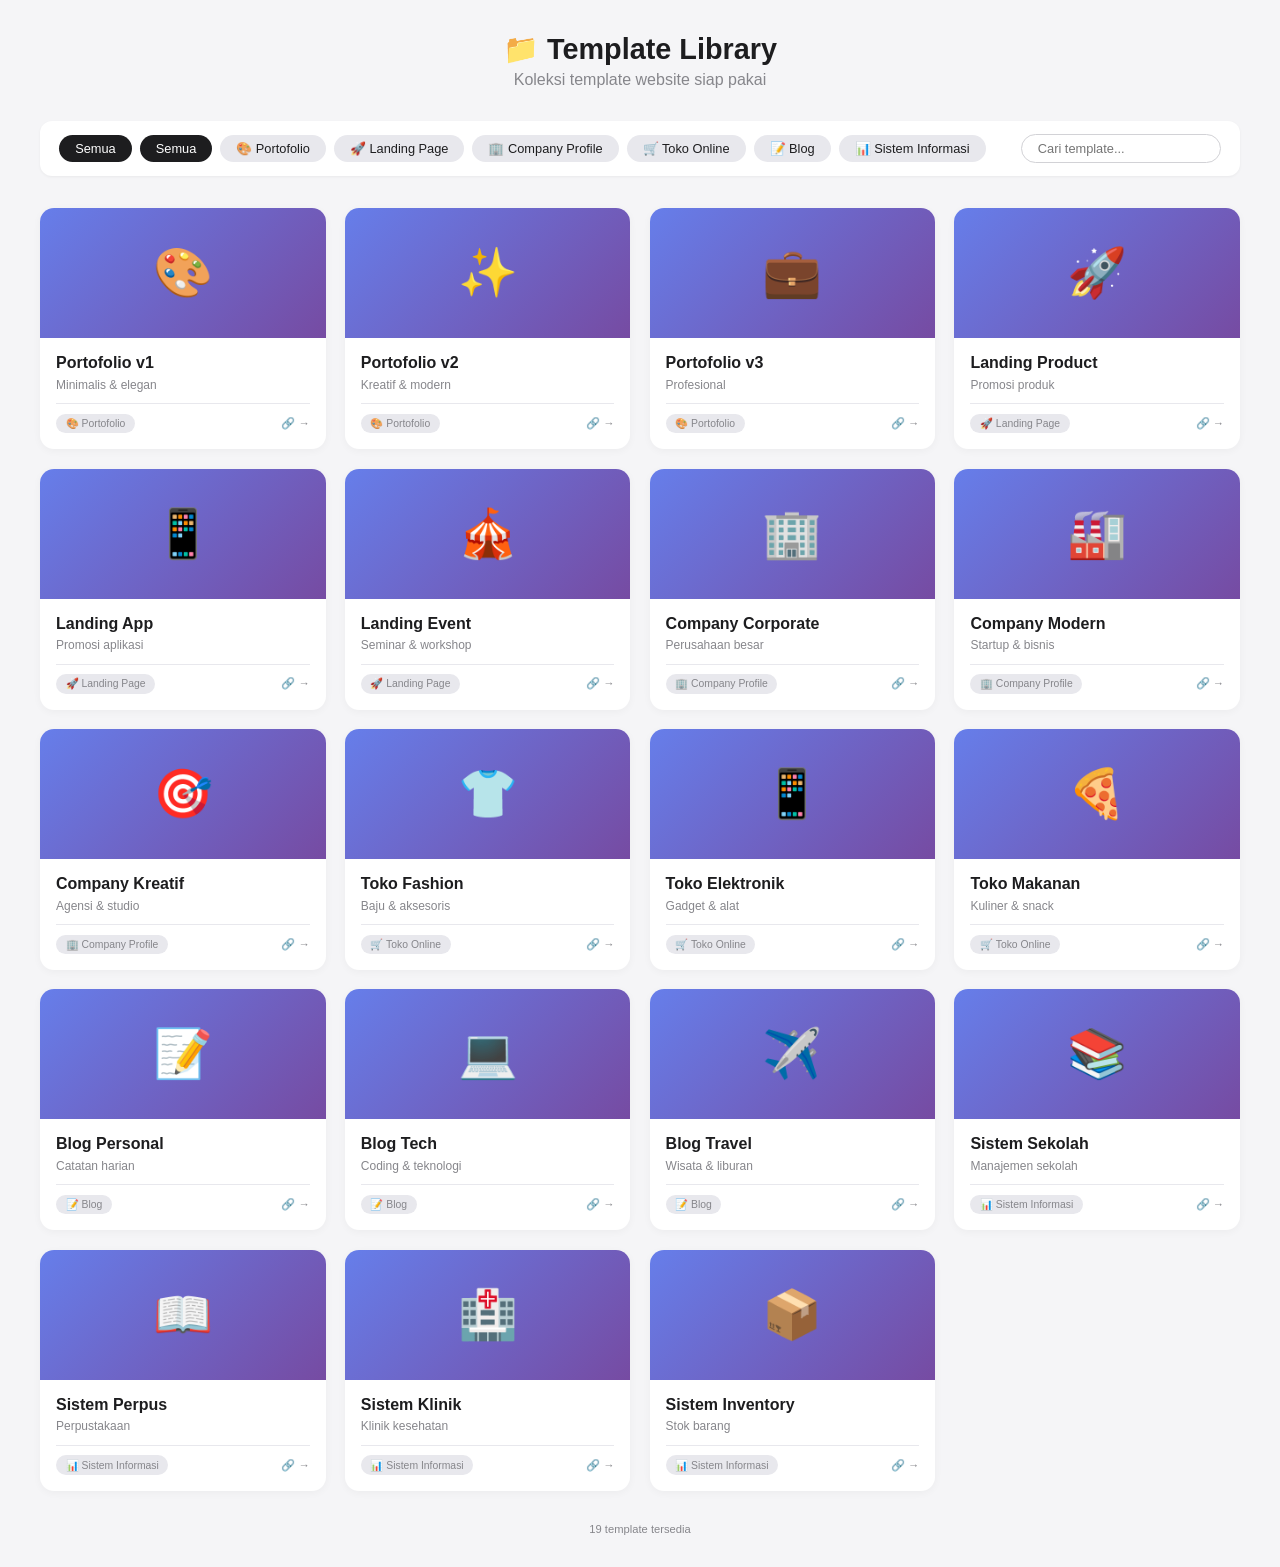
==== index.html @ 81cb677d "Add files via upload" ====
<!DOCTYPE html>
<html lang="id">
<head>
    <meta charset="UTF-8">
    <meta name="viewport" content="width=device-width, initial-scale=1.0">
    <title>Template Library</title>
    <style>
        * {
            margin: 0;
            padding: 0;
            box-sizing: border-box;
        }

        body {
            font-family: -apple-system, BlinkMacSystemFont, 'Segoe UI', Roboto, Arial, sans-serif;
            background: #f5f5f7;
            padding: 2rem 1rem;
        }

        .container {
            max-width: 1200px;
            margin: 0 auto;
        }

        /* Header */
        .header {
            text-align: center;
            margin-bottom: 2rem;
        }

        .header h1 {
            font-size: 1.8rem;
            font-weight: 600;
            color: #1d1d1f;
        }

        .header p {
            color: #86868b;
            margin-top: 0.3rem;
        }

        /* Filter & Search */
        .toolbar {
            display: flex;
            flex-wrap: wrap;
            justify-content: space-between;
            align-items: center;
            gap: 1rem;
            margin-bottom: 2rem;
            background: white;
            padding: 0.8rem 1.2rem;
            border-radius: 12px;
            box-shadow: 0 1px 3px rgba(0,0,0,0.05);
        }

        .filter-group {
            display: flex;
            flex-wrap: wrap;
            gap: 0.5rem;
        }

        .filter-btn {
            background: #e8e8ed;
            border: none;
            padding: 0.4rem 1rem;
            border-radius: 20px;
            font-size: 0.8rem;
            cursor: pointer;
            color: #1d1d1f;
            transition: all 0.2s;
        }

        .filter-btn.active {
            background: #1d1d1f;
            color: white;
        }

        .search-box input {
            padding: 0.4rem 1rem;
            border: 1px solid #d2d2d6;
            border-radius: 20px;
            font-size: 0.8rem;
            width: 200px;
            outline: none;
        }

        /* Grid */
        .grid {
            display: grid;
            grid-template-columns: repeat(auto-fill, minmax(280px, 1fr));
            gap: 1.2rem;
        }

        /* Card */
        .card {
            background: white;
            border-radius: 14px;
            overflow: hidden;
            box-shadow: 0 2px 8px rgba(0,0,0,0.04);
            transition: all 0.2s ease;
            text-decoration: none;
            color: inherit;
            display: block;
        }

        .card:hover {
            transform: translateY(-3px);
            box-shadow: 0 8px 20px rgba(0,0,0,0.1);
        }

        .card-preview {
            height: 130px;
            background: linear-gradient(135deg, #667eea 0%, #764ba2 100%);
            display: flex;
            align-items: center;
            justify-content: center;
            font-size: 3rem;
        }

        .card-content {
            padding: 1rem;
        }

        .card-title {
            font-weight: 600;
            font-size: 1rem;
            margin-bottom: 0.3rem;
            color: #1d1d1f;
        }

        .card-desc {
            font-size: 0.75rem;
            color: #86868b;
            margin-bottom: 0.6rem;
            line-height: 1.4;
        }

        .card-meta {
            display: flex;
            justify-content: space-between;
            align-items: center;
            font-size: 0.7rem;
            color: #86868b;
            border-top: 1px solid #e8e8ed;
            padding-top: 0.6rem;
        }

        .badge {
            background: #e8e8ed;
            padding: 0.2rem 0.6rem;
            border-radius: 20px;
            font-size: 0.65rem;
        }

        .empty {
            text-align: center;
            padding: 3rem;
            color: #86868b;
        }

        .footer {
            text-align: center;
            margin-top: 2rem;
            font-size: 0.7rem;
            color: #86868b;
        }
    </style>
</head>
<body>
    <div class="container">
        <div class="header">
            <h1>📁 Template Library</h1>
            <p>Koleksi template website siap pakai</p>
        </div>

        <div class="toolbar">
            <div class="filter-group" id="filterGroup">
                <button class="filter-btn active" data-cat="all">Semua</button>
            </div>
            <div class="search-box">
                <input type="text" id="searchInput" placeholder="Cari template...">
            </div>
        </div>

        <div class="grid" id="grid"></div>
        <div class="footer">
            <span id="totalCount">0</span> template tersedia
        </div>
    </div>

    <script>
        // ============================================================
        // 🔥 DAFTAR TEMPLATE - MUDAH DITAMBAH!
        // ============================================================
        // CUKUP COPY-PASTE blok di bawah ini, ganti isinya, selesai!
        // ============================================================

        const templates = [
            // PORTOFOLIO
            { name: "Portofolio v1", folder: "portfolio/v1", category: "portofolio", desc: "Minimalis & elegan", icon: "🎨" },
            { name: "Portofolio v2", folder: "portfolio/v2", category: "portofolio", desc: "Kreatif & modern", icon: "✨" },
            { name: "Portofolio v3", folder: "portfolio/v3", category: "portofolio", desc: "Profesional", icon: "💼" },

            // LANDING PAGE
            { name: "Landing Product", folder: "landing/product", category: "landing", desc: "Promosi produk", icon: "🚀" },
            { name: "Landing App", folder: "landing/app", category: "landing", desc: "Promosi aplikasi", icon: "📱" },
            { name: "Landing Event", folder: "landing/event", category: "landing", desc: "Seminar & workshop", icon: "🎪" },

            // COMPANY PROFILE
            { name: "Company Corporate", folder: "company/corporate", category: "company", desc: "Perusahaan besar", icon: "🏢" },
            { name: "Company Modern", folder: "company/modern", category: "company", desc: "Startup & bisnis", icon: "🏭" },
            { name: "Company Kreatif", folder: "company/kreatif", category: "company", desc: "Agensi & studio", icon: "🎯" },

            // TOKO ONLINE
            { name: "Toko Fashion", folder: "toko/fashion", category: "toko", desc: "Baju & aksesoris", icon: "👕" },
            { name: "Toko Elektronik", folder: "toko/elektronik", category: "toko", desc: "Gadget & alat", icon: "📱" },
            { name: "Toko Makanan", folder: "toko/makanan", category: "toko", desc: "Kuliner & snack", icon: "🍕" },

            // BLOG
            { name: "Blog Personal", folder: "blog/personal", category: "blog", desc: "Catatan harian", icon: "📝" },
            { name: "Blog Tech", folder: "blog/tech", category: "blog", desc: "Coding & teknologi", icon: "💻" },
            { name: "Blog Travel", folder: "blog/travel", category: "blog", desc: "Wisata & liburan", icon: "✈️" },

            // SISTEM INFORMASI
            { name: "Sistem Sekolah", folder: "sistem/sekolah", category: "sistem", desc: "Manajemen sekolah", icon: "📚" },
            { name: "Sistem Perpus", folder: "sistem/perpus", category: "sistem", desc: "Perpustakaan", icon: "📖" },
            { name: "Sistem Klinik", folder: "sistem/klinik", category: "sistem", desc: "Klinik kesehatan", icon: "🏥" },
            { name: "Sistem Inventory", folder: "sistem/inventory", category: "sistem", desc: "Stok barang", icon: "📦" },

            // 👇 TAMBAHKAN TEMPLATE BARU DI SINI (copy-paste baris di bawah)
            // { name: "Nama Template", folder: "nama/folder", category: "kategori", desc: "Deskripsi", icon: "🎯" },
        ];

        // ========== JANGAN UBAH KODE DI BAWAH INI ==========
        
        // Mapping kategori ke nama tampilan
        const categoryNames = {
            'portofolio': '🎨 Portofolio',
            'landing': '🚀 Landing Page',
            'company': '🏢 Company Profile',
            'toko': '🛒 Toko Online',
            'blog': '📝 Blog',
            'sistem': '📊 Sistem Informasi'
        };

        // Ambil semua kategori unik
        const categories = ['all', ...new Set(templates.map(t => t.category))];

        // Render filter button
        const filterGroup = document.getElementById('filterGroup');
        categories.forEach(cat => {
            const btn = document.createElement('button');
            btn.className = 'filter-btn' + (cat === 'all' ? ' active' : '');
            btn.setAttribute('data-cat', cat);
            btn.textContent = cat === 'all' ? 'Semua' : (categoryNames[cat] || cat);
            filterGroup.appendChild(btn);
        });

        // State
        let activeCategory = 'all';
        let searchQuery = '';

        // Fungsi render
        function render() {
            let filtered = templates;
            
            // Filter kategori
            if (activeCategory !== 'all') {
                filtered = filtered.filter(t => t.category === activeCategory);
            }
            
            // Filter pencarian
            if (searchQuery) {
                const q = searchQuery.toLowerCase();
                filtered = filtered.filter(t => 
                    t.name.toLowerCase().includes(q) || 
                    t.desc.toLowerCase().includes(q)
                );
            }
            
            // Update counter
            document.getElementById('totalCount').textContent = filtered.length;
            
            // Render grid
            const grid = document.getElementById('grid');
            if (filtered.length === 0) {
                grid.innerHTML = '<div class="empty">😕 Tidak ada template ditemukan</div>';
                return;
            }
            
            // Base URL untuk link
            const baseUrl = window.location.origin + window.location.pathname.replace(/\/[^/]*$/, '');
            
            grid.innerHTML = filtered.map(t => `
                <a href="${baseUrl}${baseUrl.endsWith('/') ? '' : '/'}${t.folder}/" target="_blank" class="card">
                    <div class="card-preview" style="background: linear-gradient(135deg, #667eea 0%, #764ba2 100%);">
                        <div>${t.icon}</div>
                    </div>
                    <div class="card-content">
                        <div class="card-title">${t.name}</div>
                        <div class="card-desc">${t.desc}</div>
                        <div class="card-meta">
                            <span class="badge">${categoryNames[t.category] || t.category}</span>
                            <span>🔗 →</span>
                        </div>
                    </div>
                </a>
            `).join('');
        }

        // Event listeners
        document.querySelectorAll('.filter-btn').forEach(btn => {
            btn.addEventListener('click', () => {
                document.querySelectorAll('.filter-btn').forEach(b => b.classList.remove('active'));
                btn.classList.add('active');
                activeCategory = btn.getAttribute('data-cat');
                render();
            });
        });

        document.getElementById('searchInput').addEventListener('input', (e) => {
            searchQuery = e.target.value;
            render();
        });

        // Render awal
        render();
    </script>
</body>
</html>
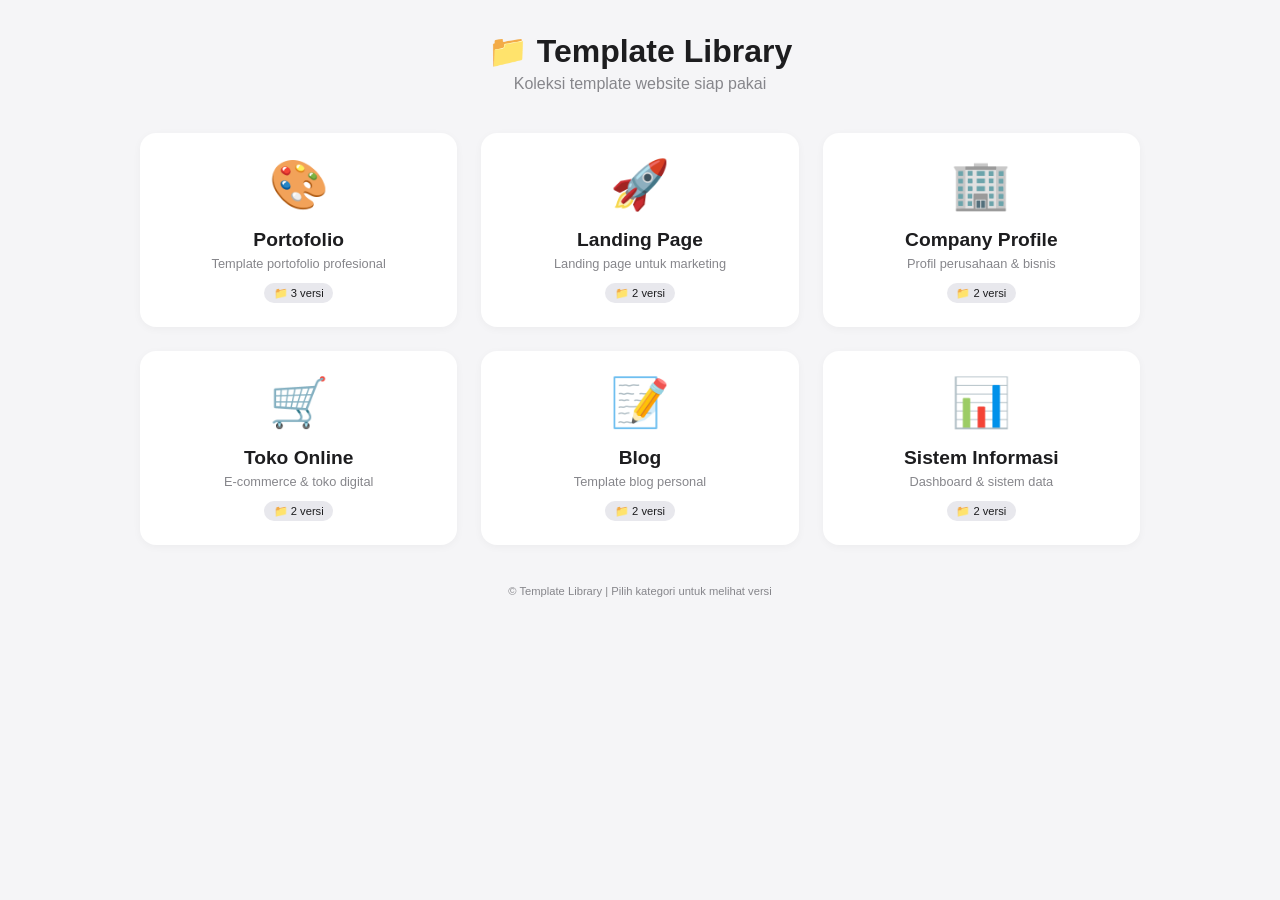
==== commit da4cb841: "Update index.html" ====
--- a/index.html
+++ b/index.html
@@ -5,165 +5,49 @@
     <meta name="viewport" content="width=device-width, initial-scale=1.0">
     <title>Template Library</title>
     <style>
-        * {
-            margin: 0;
-            padding: 0;
-            box-sizing: border-box;
-        }
-
+        * { margin: 0; padding: 0; box-sizing: border-box; }
         body {
             font-family: -apple-system, BlinkMacSystemFont, 'Segoe UI', Roboto, Arial, sans-serif;
             background: #f5f5f7;
             padding: 2rem 1rem;
+            min-height: 100vh;
         }
-
-        .container {
-            max-width: 1200px;
-            margin: 0 auto;
-        }
-
-        /* Header */
-        .header {
-            text-align: center;
-            margin-bottom: 2rem;
-        }
-
-        .header h1 {
-            font-size: 1.8rem;
-            font-weight: 600;
-            color: #1d1d1f;
-        }
-
-        .header p {
-            color: #86868b;
-            margin-top: 0.3rem;
-        }
-
-        /* Filter & Search */
-        .toolbar {
-            display: flex;
-            flex-wrap: wrap;
-            justify-content: space-between;
-            align-items: center;
-            gap: 1rem;
-            margin-bottom: 2rem;
-            background: white;
-            padding: 0.8rem 1.2rem;
-            border-radius: 12px;
-            box-shadow: 0 1px 3px rgba(0,0,0,0.05);
-        }
-
-        .filter-group {
-            display: flex;
-            flex-wrap: wrap;
-            gap: 0.5rem;
-        }
-
-        .filter-btn {
-            background: #e8e8ed;
-            border: none;
-            padding: 0.4rem 1rem;
-            border-radius: 20px;
-            font-size: 0.8rem;
-            cursor: pointer;
-            color: #1d1d1f;
-            transition: all 0.2s;
-        }
-
-        .filter-btn.active {
-            background: #1d1d1f;
-            color: white;
-        }
-
-        .search-box input {
-            padding: 0.4rem 1rem;
-            border: 1px solid #d2d2d6;
-            border-radius: 20px;
-            font-size: 0.8rem;
-            width: 200px;
-            outline: none;
-        }
-
-        /* Grid */
+        .container { max-width: 1000px; margin: 0 auto; }
+        .header { text-align: center; margin-bottom: 2.5rem; }
+        .header h1 { font-size: 2rem; font-weight: 600; color: #1d1d1f; }
+        .header p { color: #86868b; margin-top: 0.3rem; }
         .grid {
             display: grid;
             grid-template-columns: repeat(auto-fill, minmax(280px, 1fr));
-            gap: 1.2rem;
+            gap: 1.5rem;
         }
-
-        /* Card */
         .card {
             background: white;
-            border-radius: 14px;
-            overflow: hidden;
+            border-radius: 16px;
+            padding: 1.5rem;
+            text-decoration: none;
+            color: #1d1d1f;
+            display: block;
+            transition: all 0.2s ease;
             box-shadow: 0 2px 8px rgba(0,0,0,0.04);
-            transition: all 0.2s ease;
-            text-decoration: none;
-            color: inherit;
-            display: block;
+            text-align: center;
         }
-
         .card:hover {
-            transform: translateY(-3px);
-            box-shadow: 0 8px 20px rgba(0,0,0,0.1);
+            transform: translateY(-4px);
+            box-shadow: 0 12px 24px rgba(0,0,0,0.1);
         }
-
-        .card-preview {
-            height: 130px;
-            background: linear-gradient(135deg, #667eea 0%, #764ba2 100%);
-            display: flex;
-            align-items: center;
-            justify-content: center;
-            font-size: 3rem;
-        }
-
-        .card-content {
-            padding: 1rem;
-        }
-
-        .card-title {
-            font-weight: 600;
-            font-size: 1rem;
-            margin-bottom: 0.3rem;
-            color: #1d1d1f;
-        }
-
-        .card-desc {
-            font-size: 0.75rem;
-            color: #86868b;
-            margin-bottom: 0.6rem;
-            line-height: 1.4;
-        }
-
-        .card-meta {
-            display: flex;
-            justify-content: space-between;
-            align-items: center;
-            font-size: 0.7rem;
-            color: #86868b;
-            border-top: 1px solid #e8e8ed;
-            padding-top: 0.6rem;
-        }
-
-        .badge {
+        .card-icon { font-size: 3rem; margin-bottom: 1rem; }
+        .card-title { font-size: 1.2rem; font-weight: 600; margin-bottom: 0.3rem; }
+        .card-desc { font-size: 0.8rem; color: #86868b; }
+        .card-count {
+            display: inline-block;
             background: #e8e8ed;
             padding: 0.2rem 0.6rem;
             border-radius: 20px;
-            font-size: 0.65rem;
+            font-size: 0.7rem;
+            margin-top: 0.8rem;
         }
-
-        .empty {
-            text-align: center;
-            padding: 3rem;
-            color: #86868b;
-        }
-
-        .footer {
-            text-align: center;
-            margin-top: 2rem;
-            font-size: 0.7rem;
-            color: #86868b;
-        }
+        .footer { text-align: center; margin-top: 2.5rem; color: #86868b; font-size: 0.7rem; }
     </style>
 </head>
 <body>
@@ -173,158 +57,32 @@
             <p>Koleksi template website siap pakai</p>
         </div>
 
-        <div class="toolbar">
-            <div class="filter-group" id="filterGroup">
-                <button class="filter-btn active" data-cat="all">Semua</button>
-            </div>
-            <div class="search-box">
-                <input type="text" id="searchInput" placeholder="Cari template...">
-            </div>
-        </div>
-
         <div class="grid" id="grid"></div>
-        <div class="footer">
-            <span id="totalCount">0</span> template tersedia
-        </div>
+        <div class="footer">© Template Library | Pilih kategori untuk melihat versi</div>
     </div>
 
     <script>
-        // ============================================================
-        // 🔥 DAFTAR TEMPLATE - MUDAH DITAMBAH!
-        // ============================================================
-        // CUKUP COPY-PASTE blok di bawah ini, ganti isinya, selesai!
-        // ============================================================
-
-        const templates = [
-            // PORTOFOLIO
-            { name: "Portofolio v1", folder: "portfolio/v1", category: "portofolio", desc: "Minimalis & elegan", icon: "🎨" },
-            { name: "Portofolio v2", folder: "portfolio/v2", category: "portofolio", desc: "Kreatif & modern", icon: "✨" },
-            { name: "Portofolio v3", folder: "portfolio/v3", category: "portofolio", desc: "Profesional", icon: "💼" },
-
-            // LANDING PAGE
-            { name: "Landing Product", folder: "landing/product", category: "landing", desc: "Promosi produk", icon: "🚀" },
-            { name: "Landing App", folder: "landing/app", category: "landing", desc: "Promosi aplikasi", icon: "📱" },
-            { name: "Landing Event", folder: "landing/event", category: "landing", desc: "Seminar & workshop", icon: "🎪" },
-
-            // COMPANY PROFILE
-            { name: "Company Corporate", folder: "company/corporate", category: "company", desc: "Perusahaan besar", icon: "🏢" },
-            { name: "Company Modern", folder: "company/modern", category: "company", desc: "Startup & bisnis", icon: "🏭" },
-            { name: "Company Kreatif", folder: "company/kreatif", category: "company", desc: "Agensi & studio", icon: "🎯" },
-
-            // TOKO ONLINE
-            { name: "Toko Fashion", folder: "toko/fashion", category: "toko", desc: "Baju & aksesoris", icon: "👕" },
-            { name: "Toko Elektronik", folder: "toko/elektronik", category: "toko", desc: "Gadget & alat", icon: "📱" },
-            { name: "Toko Makanan", folder: "toko/makanan", category: "toko", desc: "Kuliner & snack", icon: "🍕" },
-
-            // BLOG
-            { name: "Blog Personal", folder: "blog/personal", category: "blog", desc: "Catatan harian", icon: "📝" },
-            { name: "Blog Tech", folder: "blog/tech", category: "blog", desc: "Coding & teknologi", icon: "💻" },
-            { name: "Blog Travel", folder: "blog/travel", category: "blog", desc: "Wisata & liburan", icon: "✈️" },
-
-            // SISTEM INFORMASI
-            { name: "Sistem Sekolah", folder: "sistem/sekolah", category: "sistem", desc: "Manajemen sekolah", icon: "📚" },
-            { name: "Sistem Perpus", folder: "sistem/perpus", category: "sistem", desc: "Perpustakaan", icon: "📖" },
-            { name: "Sistem Klinik", folder: "sistem/klinik", category: "sistem", desc: "Klinik kesehatan", icon: "🏥" },
-            { name: "Sistem Inventory", folder: "sistem/inventory", category: "sistem", desc: "Stok barang", icon: "📦" },
-
-            // 👇 TAMBAHKAN TEMPLATE BARU DI SINI (copy-paste baris di bawah)
-            // { name: "Nama Template", folder: "nama/folder", category: "kategori", desc: "Deskripsi", icon: "🎯" },
+        // DAFTAR KATEGORI - MUDAH DITAMBAH
+        const categories = [
+            { name: "Portofolio", folder: "portofolio", icon: "🎨", desc: "Template portofolio profesional", count: 3 },
+            { name: "Landing Page", folder: "landing-page", icon: "🚀", desc: "Landing page untuk marketing", count: 2 },
+            { name: "Company Profile", folder: "company-profile", icon: "🏢", desc: "Profil perusahaan & bisnis", count: 2 },
+            { name: "Toko Online", folder: "toko-online", icon: "🛒", desc: "E-commerce & toko digital", count: 2 },
+            { name: "Blog", folder: "blog", icon: "📝", desc: "Template blog personal", count: 2 },
+            { name: "Sistem Informasi", folder: "sistem-informasi", icon: "📊", desc: "Dashboard & sistem data", count: 2 }
         ];
 
-        // ========== JANGAN UBAH KODE DI BAWAH INI ==========
-        
-        // Mapping kategori ke nama tampilan
-        const categoryNames = {
-            'portofolio': '🎨 Portofolio',
-            'landing': '🚀 Landing Page',
-            'company': '🏢 Company Profile',
-            'toko': '🛒 Toko Online',
-            'blog': '📝 Blog',
-            'sistem': '📊 Sistem Informasi'
-        };
+        const grid = document.getElementById('grid');
+        const baseUrl = window.location.origin + window.location.pathname.replace(/\/[^/]*$/, '');
 
-        // Ambil semua kategori unik
-        const categories = ['all', ...new Set(templates.map(t => t.category))];
-
-        // Render filter button
-        const filterGroup = document.getElementById('filterGroup');
-        categories.forEach(cat => {
-            const btn = document.createElement('button');
-            btn.className = 'filter-btn' + (cat === 'all' ? ' active' : '');
-            btn.setAttribute('data-cat', cat);
-            btn.textContent = cat === 'all' ? 'Semua' : (categoryNames[cat] || cat);
-            filterGroup.appendChild(btn);
-        });
-
-        // State
-        let activeCategory = 'all';
-        let searchQuery = '';
-
-        // Fungsi render
-        function render() {
-            let filtered = templates;
-            
-            // Filter kategori
-            if (activeCategory !== 'all') {
-                filtered = filtered.filter(t => t.category === activeCategory);
-            }
-            
-            // Filter pencarian
-            if (searchQuery) {
-                const q = searchQuery.toLowerCase();
-                filtered = filtered.filter(t => 
-                    t.name.toLowerCase().includes(q) || 
-                    t.desc.toLowerCase().includes(q)
-                );
-            }
-            
-            // Update counter
-            document.getElementById('totalCount').textContent = filtered.length;
-            
-            // Render grid
-            const grid = document.getElementById('grid');
-            if (filtered.length === 0) {
-                grid.innerHTML = '<div class="empty">😕 Tidak ada template ditemukan</div>';
-                return;
-            }
-            
-            // Base URL untuk link
-            const baseUrl = window.location.origin + window.location.pathname.replace(/\/[^/]*$/, '');
-            
-            grid.innerHTML = filtered.map(t => `
-                <a href="${baseUrl}${baseUrl.endsWith('/') ? '' : '/'}${t.folder}/" target="_blank" class="card">
-                    <div class="card-preview" style="background: linear-gradient(135deg, #667eea 0%, #764ba2 100%);">
-                        <div>${t.icon}</div>
-                    </div>
-                    <div class="card-content">
-                        <div class="card-title">${t.name}</div>
-                        <div class="card-desc">${t.desc}</div>
-                        <div class="card-meta">
-                            <span class="badge">${categoryNames[t.category] || t.category}</span>
-                            <span>🔗 →</span>
-                        </div>
-                    </div>
-                </a>
-            `).join('');
-        }
-
-        // Event listeners
-        document.querySelectorAll('.filter-btn').forEach(btn => {
-            btn.addEventListener('click', () => {
-                document.querySelectorAll('.filter-btn').forEach(b => b.classList.remove('active'));
-                btn.classList.add('active');
-                activeCategory = btn.getAttribute('data-cat');
-                render();
-            });
-        });
-
-        document.getElementById('searchInput').addEventListener('input', (e) => {
-            searchQuery = e.target.value;
-            render();
-        });
-
-        // Render awal
-        render();
+        grid.innerHTML = categories.map(cat => `
+            <a href="${baseUrl}${baseUrl.endsWith('/') ? '' : '/'}${cat.folder}/" class="card">
+                <div class="card-icon">${cat.icon}</div>
+                <div class="card-title">${cat.name}</div>
+                <div class="card-desc">${cat.desc}</div>
+                <span class="card-count">📁 ${cat.count} versi</span>
+            </a>
+        `).join('');
     </script>
 </body>
-</html>+</html>
